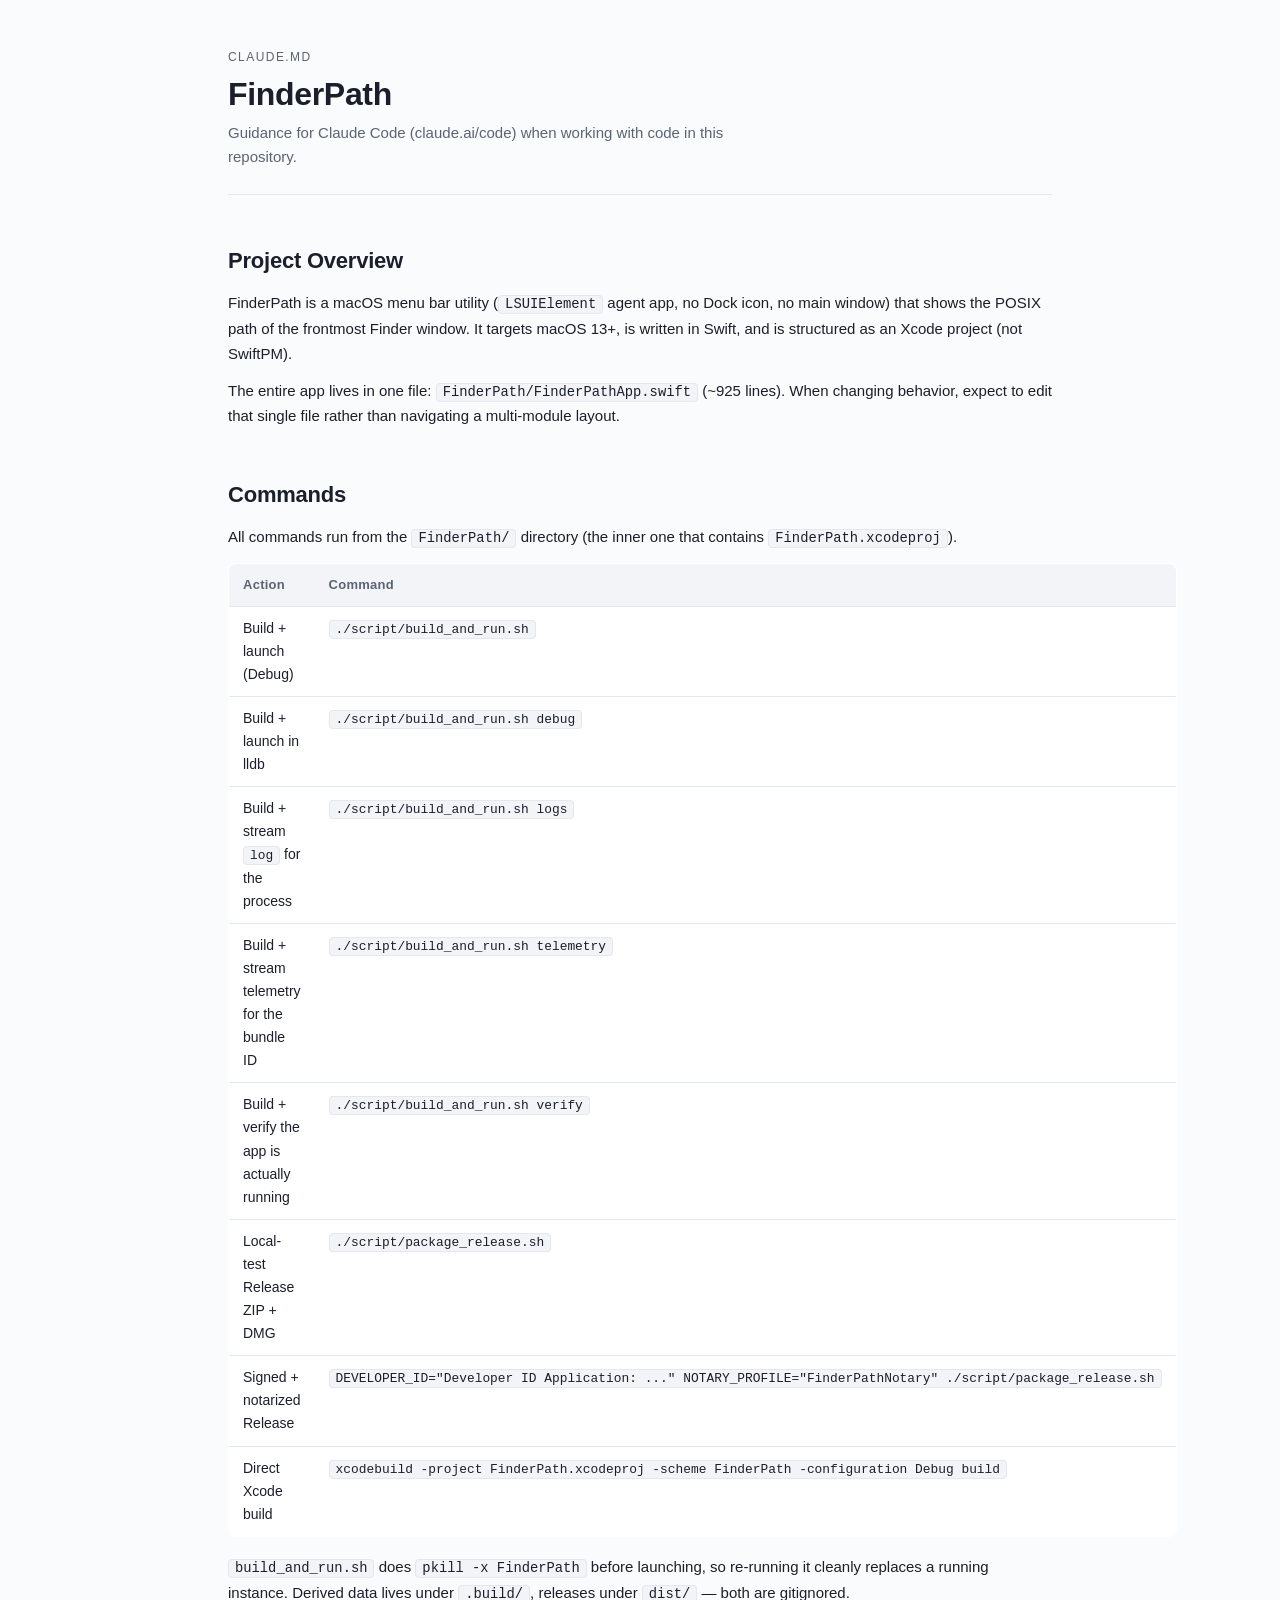
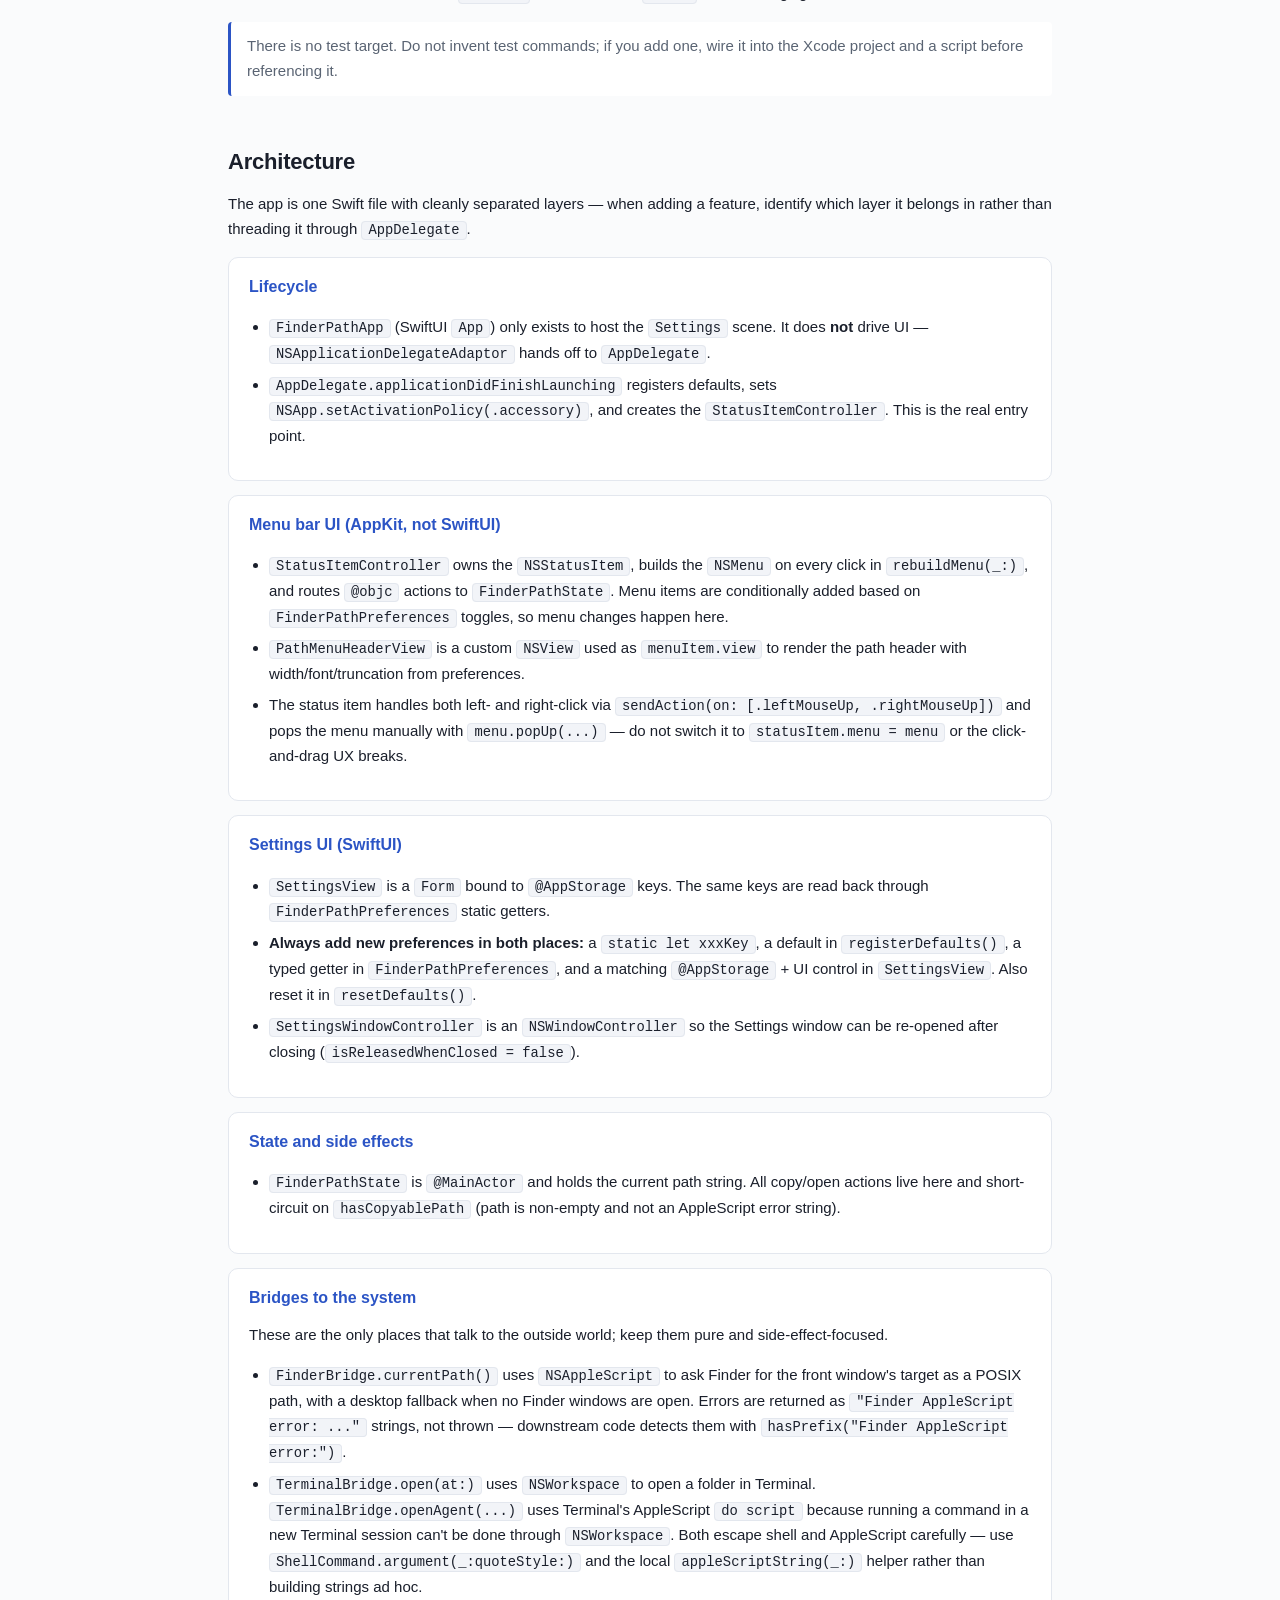
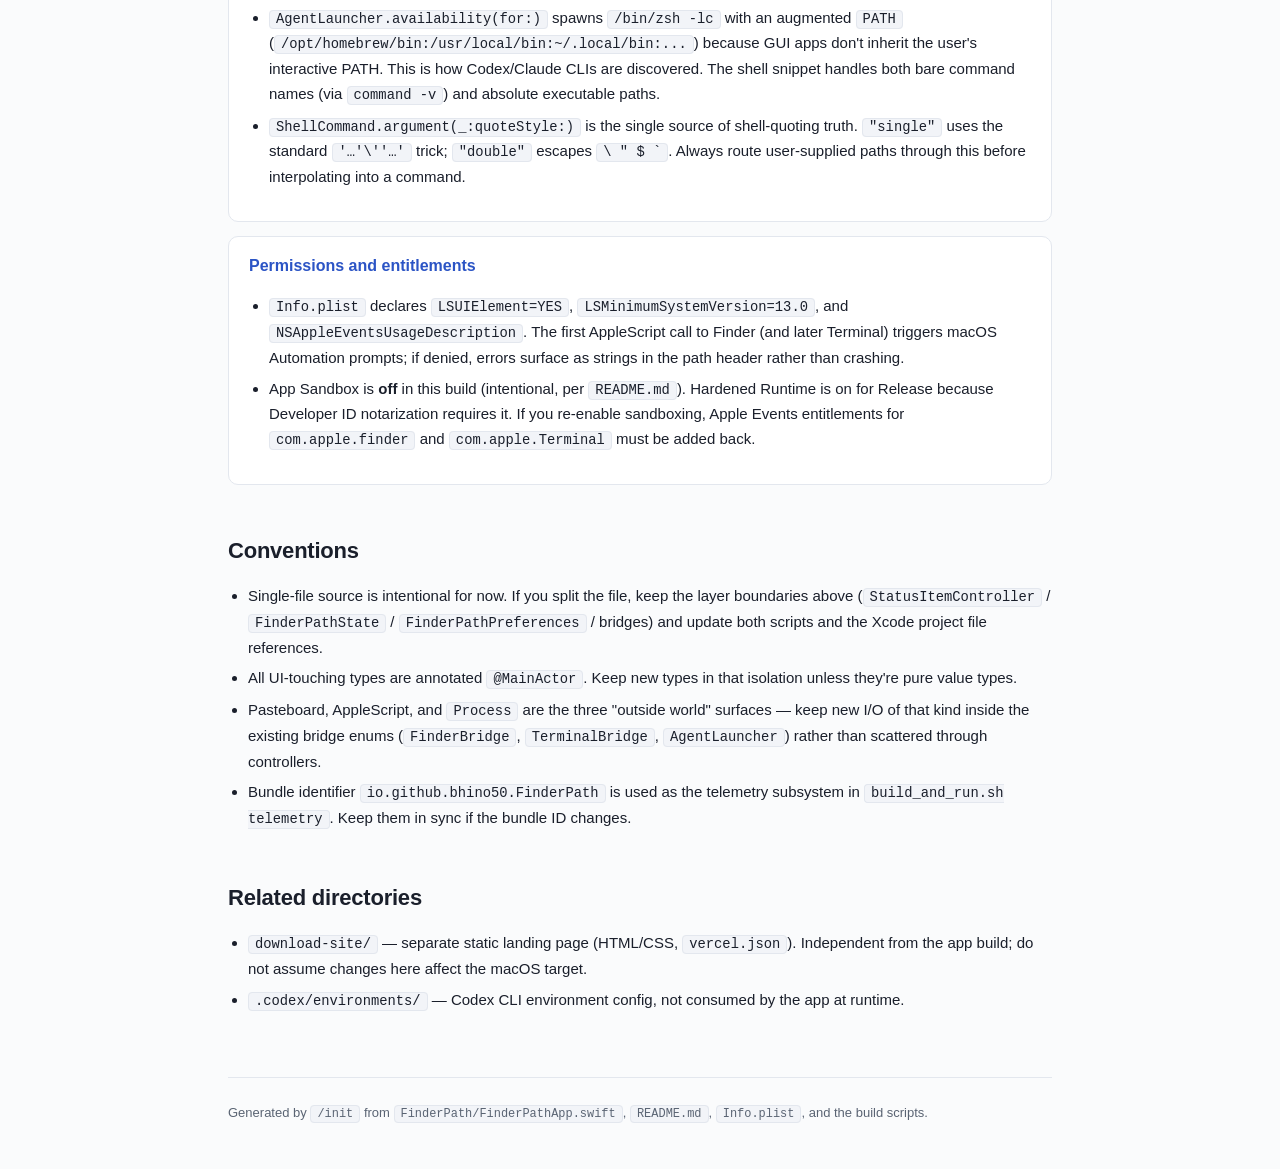
==== CLAUDE.html @ a0186899 "feat: add Hermes launcher and GitHub Releases update check; bump to 1.1 - Add Open with Hermes menu " ====
<!doctype html>
<html lang="en">
<head>
  <meta charset="utf-8" />
  <meta name="viewport" content="width=device-width,initial-scale=1" />
  <title>FinderPath — CLAUDE.md</title>
  <style>
    :root {
      --bg: #0f1115;
      --surface: #161a22;
      --surface-2: #1d2230;
      --border: #2a3142;
      --text: #e6e8ec;
      --muted: #9aa3b2;
      --accent: #7aa2ff;
      --accent-soft: #2a3a66;
      --mono: ui-monospace, "SF Mono", Menlo, Consolas, monospace;
    }
    @media (prefers-color-scheme: light) {
      :root {
        --bg: #fafbfc;
        --surface: #ffffff;
        --surface-2: #f2f4f8;
        --border: #e3e7ee;
        --text: #1a1f2b;
        --muted: #5a6473;
        --accent: #2b54c5;
        --accent-soft: #dde6ff;
      }
    }
    * { box-sizing: border-box; }
    html, body { margin: 0; padding: 0; background: var(--bg); color: var(--text); }
    body {
      font: 15px/1.65 -apple-system, BlinkMacSystemFont, "SF Pro Text", "Segoe UI", Roboto, sans-serif;
      max-width: 880px;
      margin: 0 auto;
      padding: 48px 28px 96px;
    }
    header {
      margin-bottom: 32px;
      padding-bottom: 24px;
      border-bottom: 1px solid var(--border);
    }
    .eyebrow {
      font-size: 12px;
      letter-spacing: 0.12em;
      text-transform: uppercase;
      color: var(--muted);
      margin: 0 0 8px;
    }
    h1 {
      font-size: 32px;
      line-height: 1.15;
      margin: 0 0 8px;
      letter-spacing: -0.01em;
    }
    .lede {
      color: var(--muted);
      margin: 0;
      max-width: 64ch;
    }
    h2 {
      font-size: 22px;
      margin: 48px 0 12px;
      letter-spacing: -0.01em;
    }
    h3 {
      font-size: 16px;
      margin: 24px 0 8px;
      color: var(--text);
    }
    p { margin: 12px 0; }
    a { color: var(--accent); text-decoration: none; }
    a:hover { text-decoration: underline; }
    code, kbd {
      font-family: var(--mono);
      font-size: 0.92em;
      background: var(--surface-2);
      border: 1px solid var(--border);
      padding: 1px 6px;
      border-radius: 4px;
    }
    pre {
      background: var(--surface);
      border: 1px solid var(--border);
      border-radius: 8px;
      padding: 14px 16px;
      overflow-x: auto;
      font-family: var(--mono);
      font-size: 13px;
      line-height: 1.55;
    }
    pre code {
      background: transparent;
      border: 0;
      padding: 0;
    }
    ul { padding-left: 20px; }
    li { margin: 6px 0; }
    table {
      width: 100%;
      border-collapse: collapse;
      margin: 12px 0 18px;
      font-size: 14px;
      background: var(--surface);
      border: 1px solid var(--border);
      border-radius: 8px;
      overflow: hidden;
    }
    th, td {
      text-align: left;
      padding: 10px 14px;
      border-bottom: 1px solid var(--border);
      vertical-align: top;
    }
    tr:last-child td { border-bottom: 0; }
    th {
      background: var(--surface-2);
      font-weight: 600;
      font-size: 13px;
      color: var(--muted);
      letter-spacing: 0.02em;
    }
    td code { white-space: nowrap; }
    .note {
      background: var(--surface);
      border-left: 3px solid var(--accent);
      border-radius: 4px;
      padding: 12px 16px;
      margin: 16px 0;
      color: var(--muted);
    }
    .layer {
      background: var(--surface);
      border: 1px solid var(--border);
      border-radius: 10px;
      padding: 16px 20px;
      margin: 14px 0;
    }
    .layer h3 {
      margin-top: 0;
      color: var(--accent);
    }
    footer {
      margin-top: 64px;
      padding-top: 24px;
      border-top: 1px solid var(--border);
      color: var(--muted);
      font-size: 13px;
    }
  </style>
</head>
<body>
  <header>
    <p class="eyebrow">CLAUDE.md</p>
    <h1>FinderPath</h1>
    <p class="lede">Guidance for Claude Code (claude.ai/code) when working with code in this repository.</p>
  </header>

  <h2>Project Overview</h2>
  <p>
    FinderPath is a macOS menu bar utility (<code>LSUIElement</code> agent app, no Dock icon, no main window)
    that shows the POSIX path of the frontmost Finder window. It targets macOS 13+, is written in Swift, and
    is structured as an Xcode project (not SwiftPM).
  </p>
  <p>
    The entire app lives in one file: <code>FinderPath/FinderPathApp.swift</code> (~925 lines). When changing
    behavior, expect to edit that single file rather than navigating a multi-module layout.
  </p>

  <h2>Commands</h2>
  <p>All commands run from the <code>FinderPath/</code> directory (the inner one that contains <code>FinderPath.xcodeproj</code>).</p>

  <table>
    <thead><tr><th>Action</th><th>Command</th></tr></thead>
    <tbody>
      <tr><td>Build + launch (Debug)</td><td><code>./script/build_and_run.sh</code></td></tr>
      <tr><td>Build + launch in lldb</td><td><code>./script/build_and_run.sh debug</code></td></tr>
      <tr><td>Build + stream <code>log</code> for the process</td><td><code>./script/build_and_run.sh logs</code></td></tr>
      <tr><td>Build + stream telemetry for the bundle ID</td><td><code>./script/build_and_run.sh telemetry</code></td></tr>
      <tr><td>Build + verify the app is actually running</td><td><code>./script/build_and_run.sh verify</code></td></tr>
      <tr><td>Local-test Release ZIP + DMG</td><td><code>./script/package_release.sh</code></td></tr>
      <tr><td>Signed + notarized Release</td><td><code>DEVELOPER_ID="Developer ID Application: ..." NOTARY_PROFILE="FinderPathNotary" ./script/package_release.sh</code></td></tr>
      <tr><td>Direct Xcode build</td><td><code>xcodebuild -project FinderPath.xcodeproj -scheme FinderPath -configuration Debug build</code></td></tr>
    </tbody>
  </table>

  <p>
    <code>build_and_run.sh</code> does <code>pkill -x FinderPath</code> before launching, so re-running it cleanly
    replaces a running instance. Derived data lives under <code>.build/</code>, releases under <code>dist/</code> —
    both are gitignored.
  </p>

  <div class="note">
    There is no test target. Do not invent test commands; if you add one, wire it into the Xcode project and a script
    before referencing it.
  </div>

  <h2>Architecture</h2>
  <p>
    The app is one Swift file with cleanly separated layers — when adding a feature, identify which layer it belongs
    in rather than threading it through <code>AppDelegate</code>.
  </p>

  <div class="layer">
    <h3>Lifecycle</h3>
    <ul>
      <li><code>FinderPathApp</code> (SwiftUI <code>App</code>) only exists to host the <code>Settings</code> scene. It does <strong>not</strong> drive UI — <code>NSApplicationDelegateAdaptor</code> hands off to <code>AppDelegate</code>.</li>
      <li><code>AppDelegate.applicationDidFinishLaunching</code> registers defaults, sets <code>NSApp.setActivationPolicy(.accessory)</code>, and creates the <code>StatusItemController</code>. This is the real entry point.</li>
    </ul>
  </div>

  <div class="layer">
    <h3>Menu bar UI (AppKit, not SwiftUI)</h3>
    <ul>
      <li><code>StatusItemController</code> owns the <code>NSStatusItem</code>, builds the <code>NSMenu</code> on every click in <code>rebuildMenu(_:)</code>, and routes <code>@objc</code> actions to <code>FinderPathState</code>. Menu items are conditionally added based on <code>FinderPathPreferences</code> toggles, so menu changes happen here.</li>
      <li><code>PathMenuHeaderView</code> is a custom <code>NSView</code> used as <code>menuItem.view</code> to render the path header with width/font/truncation from preferences.</li>
      <li>The status item handles both left- and right-click via <code>sendAction(on: [.leftMouseUp, .rightMouseUp])</code> and pops the menu manually with <code>menu.popUp(...)</code> — do not switch it to <code>statusItem.menu = menu</code> or the click-and-drag UX breaks.</li>
    </ul>
  </div>

  <div class="layer">
    <h3>Settings UI (SwiftUI)</h3>
    <ul>
      <li><code>SettingsView</code> is a <code>Form</code> bound to <code>@AppStorage</code> keys. The same keys are read back through <code>FinderPathPreferences</code> static getters.</li>
      <li><strong>Always add new preferences in both places:</strong> a <code>static let xxxKey</code>, a default in <code>registerDefaults()</code>, a typed getter in <code>FinderPathPreferences</code>, and a matching <code>@AppStorage</code> + UI control in <code>SettingsView</code>. Also reset it in <code>resetDefaults()</code>.</li>
      <li><code>SettingsWindowController</code> is an <code>NSWindowController</code> so the Settings window can be re-opened after closing (<code>isReleasedWhenClosed = false</code>).</li>
    </ul>
  </div>

  <div class="layer">
    <h3>State and side effects</h3>
    <ul>
      <li><code>FinderPathState</code> is <code>@MainActor</code> and holds the current path string. All copy/open actions live here and short-circuit on <code>hasCopyablePath</code> (path is non-empty and not an AppleScript error string).</li>
    </ul>
  </div>

  <div class="layer">
    <h3>Bridges to the system</h3>
    <p>These are the only places that talk to the outside world; keep them pure and side-effect-focused.</p>
    <ul>
      <li><code>FinderBridge.currentPath()</code> uses <code>NSAppleScript</code> to ask Finder for the front window's target as a POSIX path, with a desktop fallback when no Finder windows are open. Errors are returned as <code>"Finder AppleScript error: ..."</code> strings, not thrown — downstream code detects them with <code>hasPrefix("Finder AppleScript error:")</code>.</li>
      <li><code>TerminalBridge.open(at:)</code> uses <code>NSWorkspace</code> to open a folder in Terminal. <code>TerminalBridge.openAgent(...)</code> uses Terminal's AppleScript <code>do script</code> because running a command in a new Terminal session can't be done through <code>NSWorkspace</code>. Both escape shell and AppleScript carefully — use <code>ShellCommand.argument(_:quoteStyle:)</code> and the local <code>appleScriptString(_:)</code> helper rather than building strings ad hoc.</li>
      <li><code>AgentLauncher.availability(for:)</code> spawns <code>/bin/zsh -lc</code> with an augmented <code>PATH</code> (<code>/opt/homebrew/bin:/usr/local/bin:~/.local/bin:...</code>) because GUI apps don't inherit the user's interactive PATH. This is how Codex/Claude CLIs are discovered. The shell snippet handles both bare command names (via <code>command -v</code>) and absolute executable paths.</li>
      <li><code>ShellCommand.argument(_:quoteStyle:)</code> is the single source of shell-quoting truth. <code>"single"</code> uses the standard <code>'…'\''…'</code> trick; <code>"double"</code> escapes <code>\ " $ `</code>. Always route user-supplied paths through this before interpolating into a command.</li>
    </ul>
  </div>

  <div class="layer">
    <h3>Permissions and entitlements</h3>
    <ul>
      <li><code>Info.plist</code> declares <code>LSUIElement=YES</code>, <code>LSMinimumSystemVersion=13.0</code>, and <code>NSAppleEventsUsageDescription</code>. The first AppleScript call to Finder (and later Terminal) triggers macOS Automation prompts; if denied, errors surface as strings in the path header rather than crashing.</li>
      <li>App Sandbox is <strong>off</strong> in this build (intentional, per <code>README.md</code>). Hardened Runtime is on for Release because Developer ID notarization requires it. If you re-enable sandboxing, Apple Events entitlements for <code>com.apple.finder</code> and <code>com.apple.Terminal</code> must be added back.</li>
    </ul>
  </div>

  <h2>Conventions</h2>
  <ul>
    <li>Single-file source is intentional for now. If you split the file, keep the layer boundaries above (<code>StatusItemController</code> / <code>FinderPathState</code> / <code>FinderPathPreferences</code> / bridges) and update both scripts and the Xcode project file references.</li>
    <li>All UI-touching types are annotated <code>@MainActor</code>. Keep new types in that isolation unless they're pure value types.</li>
    <li>Pasteboard, AppleScript, and <code>Process</code> are the three "outside world" surfaces — keep new I/O of that kind inside the existing bridge enums (<code>FinderBridge</code>, <code>TerminalBridge</code>, <code>AgentLauncher</code>) rather than scattered through controllers.</li>
    <li>Bundle identifier <code>io.github.bhino50.FinderPath</code> is used as the telemetry subsystem in <code>build_and_run.sh telemetry</code>. Keep them in sync if the bundle ID changes.</li>
  </ul>

  <h2>Related directories</h2>
  <ul>
    <li><code>download-site/</code> — separate static landing page (HTML/CSS, <code>vercel.json</code>). Independent from the app build; do not assume changes here affect the macOS target.</li>
    <li><code>.codex/environments/</code> — Codex CLI environment config, not consumed by the app at runtime.</li>
  </ul>

  <footer>
    Generated by <code>/init</code> from <code>FinderPath/FinderPathApp.swift</code>, <code>README.md</code>, <code>Info.plist</code>, and the build scripts.
  </footer>
</body>
</html>
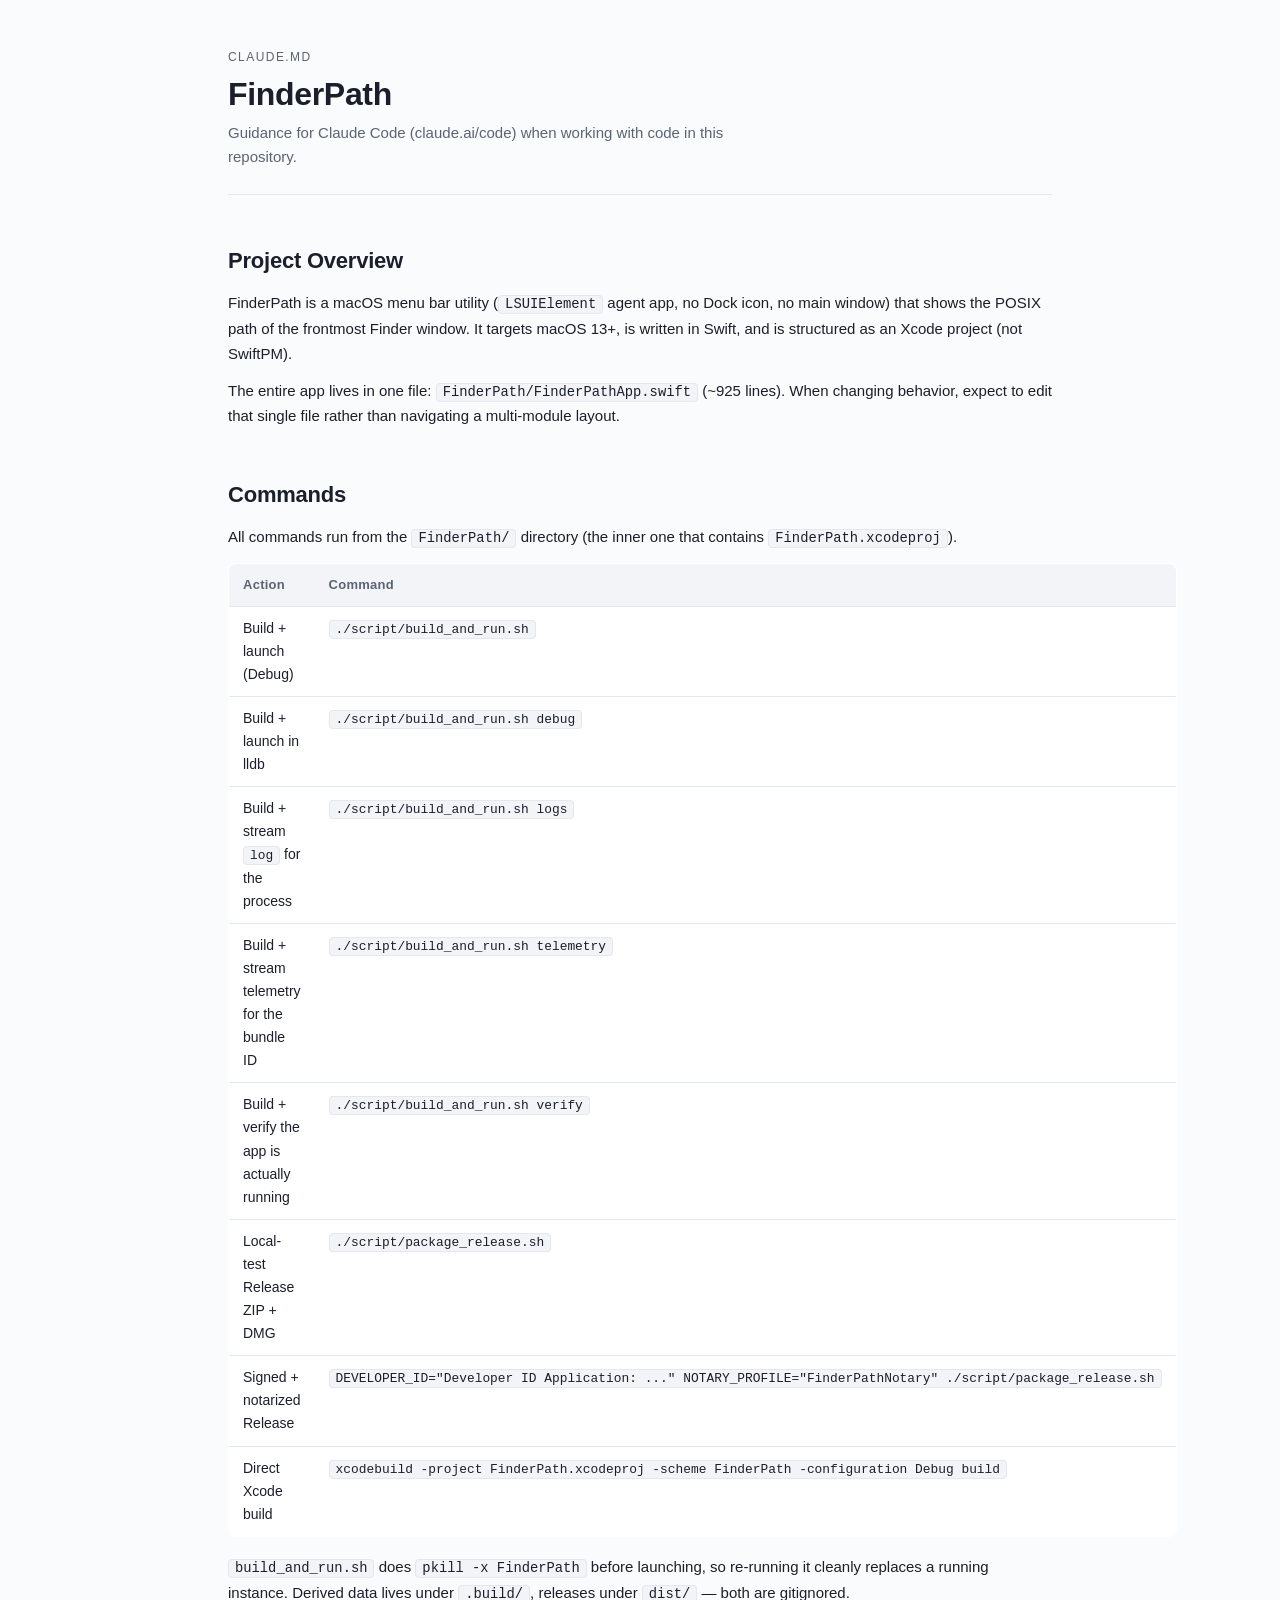
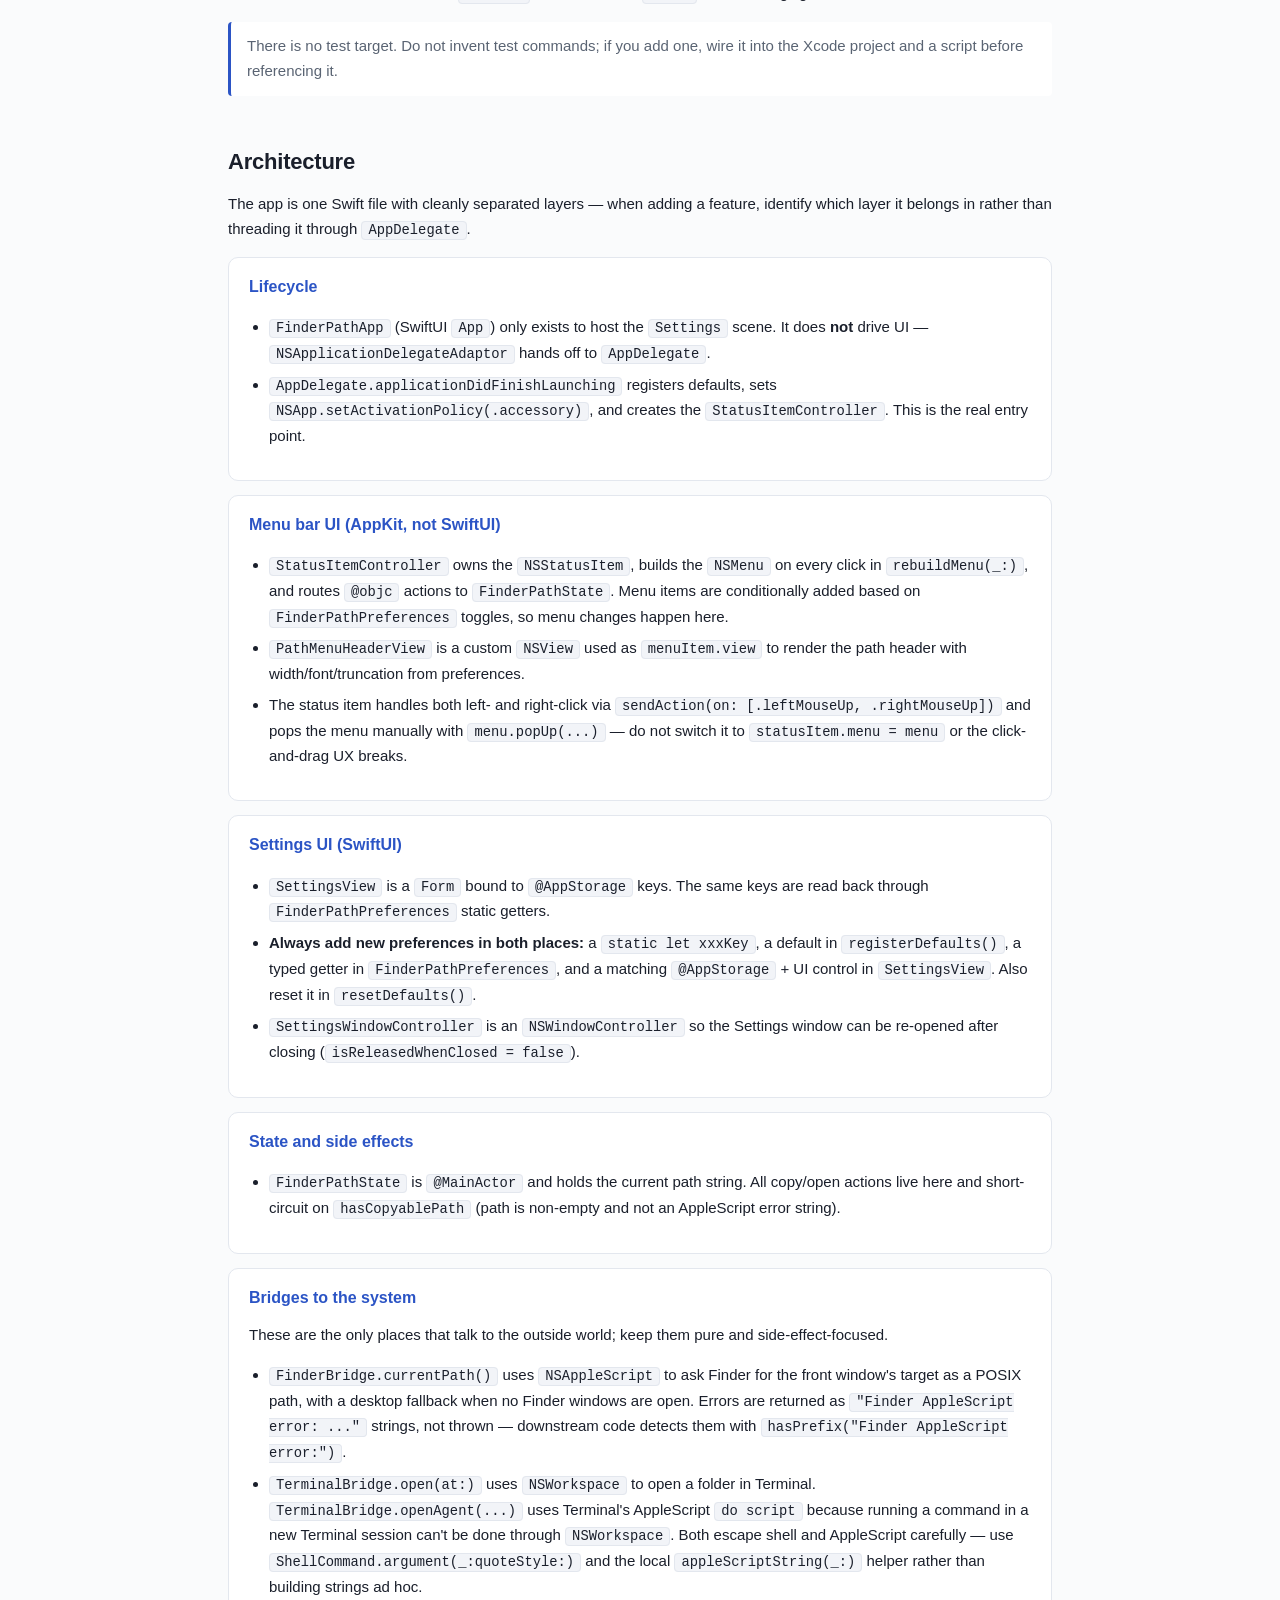
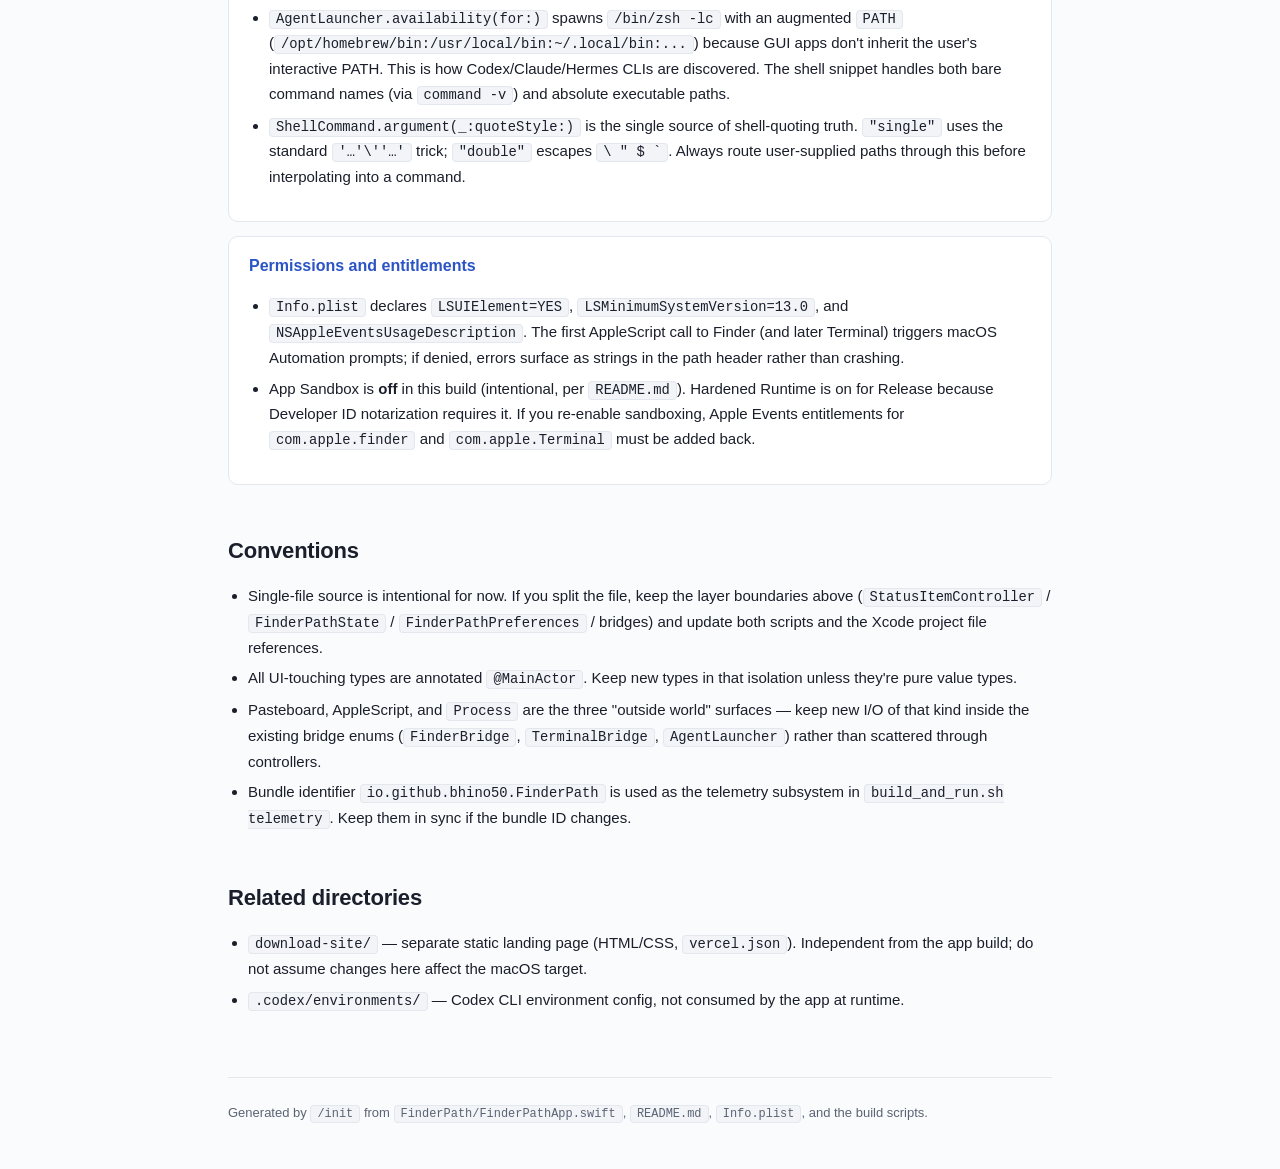
==== commit fdd75f31: "chore: prepare repository for open source" ====
--- a/CLAUDE.html
+++ b/CLAUDE.html
@@ -241,7 +241,7 @@
     <ul>
       <li><code>FinderBridge.currentPath()</code> uses <code>NSAppleScript</code> to ask Finder for the front window's target as a POSIX path, with a desktop fallback when no Finder windows are open. Errors are returned as <code>"Finder AppleScript error: ..."</code> strings, not thrown — downstream code detects them with <code>hasPrefix("Finder AppleScript error:")</code>.</li>
       <li><code>TerminalBridge.open(at:)</code> uses <code>NSWorkspace</code> to open a folder in Terminal. <code>TerminalBridge.openAgent(...)</code> uses Terminal's AppleScript <code>do script</code> because running a command in a new Terminal session can't be done through <code>NSWorkspace</code>. Both escape shell and AppleScript carefully — use <code>ShellCommand.argument(_:quoteStyle:)</code> and the local <code>appleScriptString(_:)</code> helper rather than building strings ad hoc.</li>
-      <li><code>AgentLauncher.availability(for:)</code> spawns <code>/bin/zsh -lc</code> with an augmented <code>PATH</code> (<code>/opt/homebrew/bin:/usr/local/bin:~/.local/bin:...</code>) because GUI apps don't inherit the user's interactive PATH. This is how Codex/Claude CLIs are discovered. The shell snippet handles both bare command names (via <code>command -v</code>) and absolute executable paths.</li>
+      <li><code>AgentLauncher.availability(for:)</code> spawns <code>/bin/zsh -lc</code> with an augmented <code>PATH</code> (<code>/opt/homebrew/bin:/usr/local/bin:~/.local/bin:...</code>) because GUI apps don't inherit the user's interactive PATH. This is how Codex/Claude/Hermes CLIs are discovered. The shell snippet handles both bare command names (via <code>command -v</code>) and absolute executable paths.</li>
       <li><code>ShellCommand.argument(_:quoteStyle:)</code> is the single source of shell-quoting truth. <code>"single"</code> uses the standard <code>'…'\''…'</code> trick; <code>"double"</code> escapes <code>\ " $ `</code>. Always route user-supplied paths through this before interpolating into a command.</li>
     </ul>
   </div>
